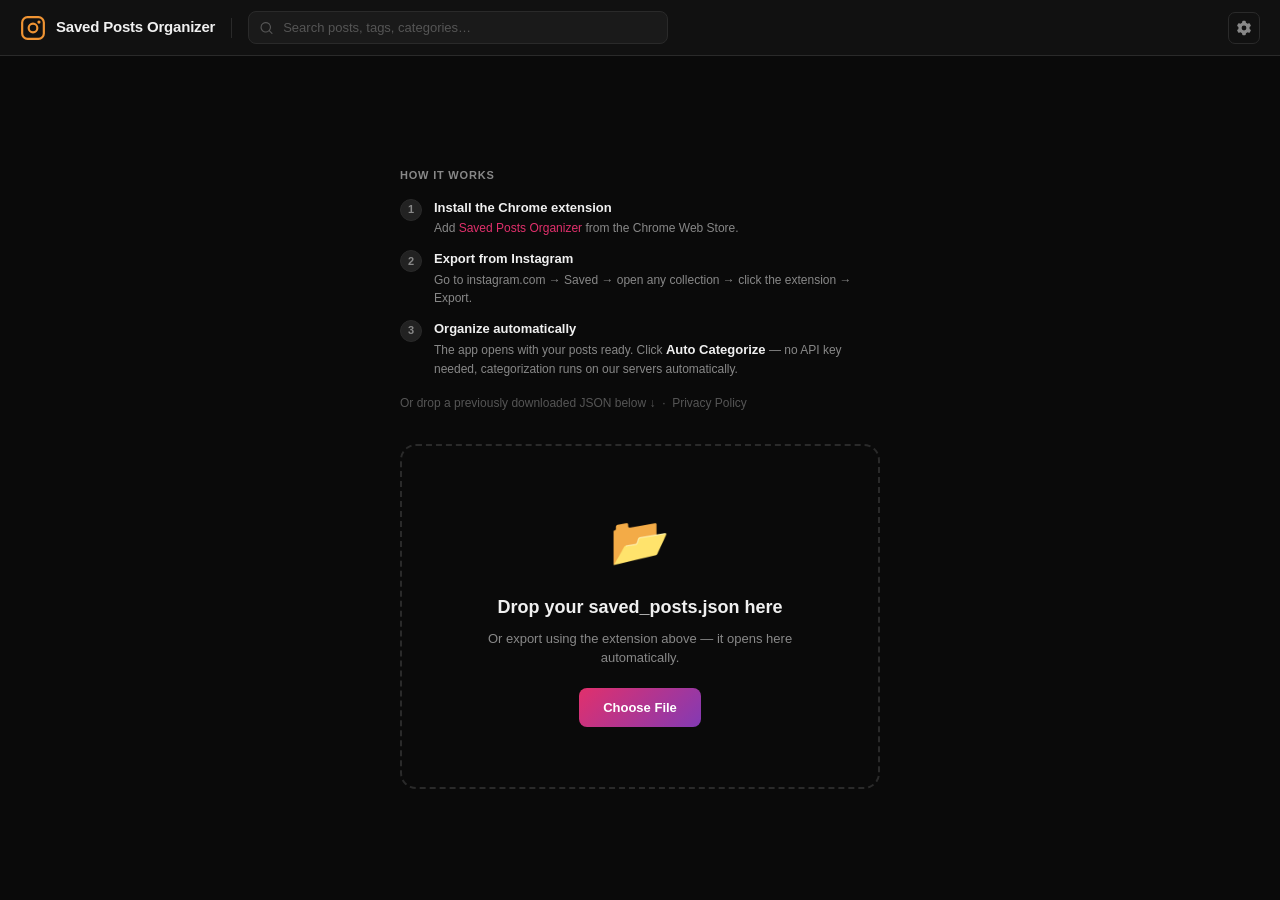
==== webapp/index.html @ 6b533dbe "Switch to server-side proxy (OpenRouter) — remove API key from browser - Add api/categorize.js: Verc" ====
<!DOCTYPE html>
<html lang="en">
<head>
  <meta charset="UTF-8">
  <meta name="viewport" content="width=device-width, initial-scale=1.0">
  <title>Instagram Saved Posts Organizer</title>
  <link rel="icon" type="image/png" sizes="16x16" href="icon16.png">
  <link rel="icon" type="image/png" sizes="48x48" href="icon48.png">
  <link rel="icon" type="image/png" sizes="128x128" href="icon128.png">
  <link rel="stylesheet" href="styles.css">
</head>
<body>
<div id="root">

  <!-- ── Header ─────────────────────────────────────────────────────────────── -->
  <header id="header">
    <div class="header-logo">
      <svg viewBox="0 0 24 24" fill="none" xmlns="http://www.w3.org/2000/svg">
        <rect x="2" y="2" width="20" height="20" rx="5" stroke="url(#hgrad)" stroke-width="2"/>
        <circle cx="12" cy="12" r="4" stroke="url(#hgrad)" stroke-width="2"/>
        <circle cx="17.5" cy="6.5" r="1.5" fill="url(#hgrad)"/>
        <defs>
          <linearGradient id="hgrad" x1="2" y1="2" x2="22" y2="22">
            <stop offset="0%" stop-color="#f09433"/>
            <stop offset="50%" stop-color="#dc2743"/>
            <stop offset="100%" stop-color="#bc1888"/>
          </linearGradient>
        </defs>
      </svg>
      <span class="header-title">Saved Posts Organizer</span>
    </div>

    <div class="header-sep"></div>

    <div class="search-wrap">
      <svg viewBox="0 0 20 20" fill="currentColor">
        <path fill-rule="evenodd" d="M9 3.5a5.5 5.5 0 1 0 0 11 5.5 5.5 0 0 0 0-11ZM2 9a7 7 0 1 1 12.452 4.391l3.328 3.329a.75.75 0 1 1-1.06 1.06l-3.329-3.328A7 7 0 0 1 2 9Z"/>
      </svg>
      <input id="search-input" type="text" placeholder="Search posts, tags, categories…">
    </div>

    <div class="header-right">
      <span id="post-count"></span>
      <button class="icon-btn hidden" id="recategorize-btn" title="Re-categorize posts">
        <svg viewBox="0 0 20 20" fill="currentColor">
          <path fill-rule="evenodd" d="M15.312 11.424a5.5 5.5 0 0 1-9.201 2.466l-.312-.311h2.433a.75.75 0 0 0 0-1.5H3.989a.75.75 0 0 0-.75.75v4.242a.75.75 0 0 0 1.5 0v-2.43l.31.31a7 7 0 0 0 11.712-3.138.75.75 0 0 0-1.449-.39Zm1.23-3.723a.75.75 0 0 0 .219-.53V2.929a.75.75 0 0 0-1.5 0V5.36l-.31-.31A7 7 0 0 0 3.239 8.188a.75.75 0 1 0 1.448.389A5.5 5.5 0 0 1 13.89 6.11l.311.31h-2.432a.75.75 0 0 0 0 1.5h4.243a.75.75 0 0 0 .53-.219Z"/>
        </svg>
      </button>
      <button class="icon-btn" id="settings-btn" title="Settings">
        <svg viewBox="0 0 20 20" fill="currentColor">
          <path fill-rule="evenodd" d="M7.84 1.804A1 1 0 0 1 8.82 1h2.36a1 1 0 0 1 .98.804l.331 1.652a6.993 6.993 0 0 1 1.929 1.115l1.598-.54a1 1 0 0 1 1.186.447l1.18 2.044a1 1 0 0 1-.205 1.251l-1.267 1.113a7.047 7.047 0 0 1 0 2.228l1.267 1.113a1 1 0 0 1 .206 1.25l-1.18 2.045a1 1 0 0 1-1.187.447l-1.598-.54a6.993 6.993 0 0 1-1.929 1.115l-.33 1.652a1 1 0 0 1-.98.804H8.82a1 1 0 0 1-.98-.804l-.331-1.652a6.993 6.993 0 0 1-1.929-1.115l-1.598.54a1 1 0 0 1-1.186-.447l-1.18-2.044a1 1 0 0 1 .205-1.251l1.267-1.114a7.05 7.05 0 0 1 0-2.227L1.821 7.773a1 1 0 0 1-.206-1.25l1.18-2.045a1 1 0 0 1 1.187-.447l1.598.54A6.993 6.993 0 0 1 7.51 3.456l.33-1.652ZM10 13a3 3 0 1 0 0-6 3 3 0 0 0 0 6Z"/>
        </svg>
      </button>
    </div>
  </header>

  <!-- ── Wrapper holds categorize bar + main layout ─────────────────────────── -->
  <div id="wrapper">

    <!-- Age warning (shown if export is >20h old) -->
    <div id="age-warning" class="hidden"></div>

    <!-- Categorize bar (shown when posts loaded but not yet categorized) -->
    <div id="categorize-bar" class="hidden">
      <div class="categorize-bar-left">
        <button id="categorize-btn">Auto Categorize</button>
      </div>
      <div class="categorize-bar-right">
        <div id="categorize-progress" class="hidden">
          <div class="progress-track">
            <div class="progress-track-fill" id="categorize-progress-fill"></div>
          </div>
          <span id="categorize-progress-text"></span>
          <button id="pause-btn" class="btn-pause hidden">Pause</button>
        </div>
      </div>
    </div>

    <!-- ── Upload Section ───────────────────────────────────────────────────── -->
    <section id="upload-section">

      <!-- How it works (shown to new users) -->
      <div class="onboarding">
        <p class="onboarding-title">How it works</p>
        <div class="onboarding-steps">
          <div class="onboarding-step">
            <div class="step-num">1</div>
            <div class="step-body">
              <strong>Install the Chrome extension</strong>
              <span>Add <a href="https://chromewebstore.google.com/detail/instagram-saved-posts-org/onbfnpknejpalckpjlgoglpfejckimhb" target="_blank" class="onboarding-link">Saved Posts Organizer</a> from the Chrome Web Store.</span>
            </div>
          </div>
          <div class="onboarding-step">
            <div class="step-num">2</div>
            <div class="step-body">
              <strong>Export from Instagram</strong>
              <span>Go to instagram.com → Saved → open any collection → click the extension → Export.</span>
            </div>
          </div>
          <div class="onboarding-step">
            <div class="step-num">3</div>
            <div class="step-body">
              <strong>Organize automatically</strong>
              <span>The app opens with your posts ready. Click <strong>Auto Categorize</strong> — no API key needed, categorization runs on our servers automatically.</span>
            </div>
          </div>
        </div>
        <p class="onboarding-footer">Or drop a previously downloaded JSON below &darr; &nbsp;·&nbsp; <a href="privacy.html" target="_blank" class="privacy-link">Privacy Policy</a></p>
      </div>

      <div id="upload-zone">
        <span class="upload-icon">📂</span>
        <p class="upload-title">Drop your saved_posts.json here</p>
        <p class="upload-sub">Or export using the extension above — it opens here automatically.</p>
        <span class="upload-btn">Choose File</span>
      </div>
      <input type="file" id="file-input" accept=".json">
    </section>

    <!-- ── Main Layout: Sidebar + Grid ─────────────────────────────────────── -->
    <div id="main-layout" class="hidden">
      <!-- Sidebar -->
      <aside id="sidebar">
        <div class="sidebar-header">Categories</div>
        <nav id="folder-tree"></nav>
      </aside>

      <!-- Grid area -->
      <main id="main">
        <div id="grid-header"></div>
        <div id="post-grid"></div>
      </main>
    </div>

  </div><!-- /#wrapper -->

</div><!-- /#root -->

<!-- ── Settings Modal ──────────────────────────────────────────────────────── -->
<div id="settings-modal" class="hidden">
  <div class="modal-box">
    <h2 class="modal-title">Settings</h2>

    <div class="form-group">
      <div class="toggle-row">
        <label class="toggle-label" for="web-search-toggle">
          <span class="toggle-switch">
            <input type="checkbox" id="web-search-toggle">
            <span class="toggle-track"></span>
          </span>
          Enable web search for location lookup
        </label>
      </div>
      <p class="form-hint form-hint-warning">Off by default. When on, if the model is uncertain about which category a post belongs to, it looks up the account online for more context.</p>
    </div>

    <div class="modal-actions">
      <button class="btn-danger" id="clear-data-btn">Clear All Data</button>
      <button class="btn-ghost" id="download-json-btn">Download JSON</button>
      <button class="btn-primary" id="close-settings-btn">Close</button>
    </div>
  </div>
</div>

<!-- ── Guide Callouts ─────────────────────────────────────────────────────── -->
<div id="guide-step-1" class="guide-callout hidden">
  <div class="guide-arrow" id="guide-arrow-1"></div>
  <div class="guide-bubble">
    <div class="guide-header">
      <span class="guide-num">1</span>
      <span class="guide-title">Web search (optional)</span>
    </div>
    <p class="guide-desc">Open <strong>Settings</strong> to enable web search for smarter location detection — useful if you save posts from restaurants or local businesses.</p>
    <div class="guide-footer">
      <button class="guide-skip-btn" id="guide-skip">Skip</button>
      <button class="guide-next-btn" id="guide-next">Next →</button>
    </div>
  </div>
</div>
<div id="guide-step-2" class="guide-callout hidden">
  <div class="guide-arrow" id="guide-arrow-2"></div>
  <div class="guide-bubble">
    <div class="guide-header">
      <span class="guide-num">2</span>
      <span class="guide-title">Auto categorize</span>
    </div>
    <p class="guide-desc">Once your key is saved, click <strong>Auto Categorize</strong> to automatically organize all your saved posts into categories.</p>
    <div class="guide-footer">
      <button class="guide-done-btn" id="guide-done">Got it ✓</button>
    </div>
  </div>
</div>

<script src="config.js"></script>
<script src="storage.js"></script>
<script src="categorizer.js"></script>
<script src="renderer.js"></script>
<script src="app.js"></script>
</body>
</html>
---- webapp/styles.css ----
/* ── Reset & Variables ─────────────────────────────────────────────────────── */
*, *::before, *::after {
  box-sizing: border-box;
  margin: 0;
  padding: 0;
}

:root {
  --bg: #0a0a0a;
  --surface: #111111;
  --surface2: #1a1a1a;
  --surface3: #222222;
  --border: #2a2a2a;
  --text: #f0f0f0;
  --text-muted: #888888;
  --text-dim: #555555;
  --accent-start: #e1306c;
  --accent-end: #833ab4;
  --gradient: linear-gradient(135deg, var(--accent-start), var(--accent-end));
  --sidebar-width: 240px;
  --header-height: 56px;
}

body {
  background: var(--bg);
  color: var(--text);
  font-family: -apple-system, BlinkMacSystemFont, 'Segoe UI', Roboto, sans-serif;
  font-size: 14px;
  line-height: 1.5;
}

/* ── Layout ────────────────────────────────────────────────────────────────── */
#root {
  display: flex;
  flex-direction: column;
  min-height: 100vh;
}

/* ── Header ────────────────────────────────────────────────────────────────── */
#header {
  height: var(--header-height);
  background: var(--surface);
  border-bottom: 1px solid var(--border);
  display: flex;
  align-items: center;
  gap: 16px;
  padding: 0 20px;
  flex-shrink: 0;
  position: sticky;
  top: 0;
  z-index: 10;
}

.header-logo {
  display: flex;
  align-items: center;
  gap: 10px;
  text-decoration: none;
}

.header-logo svg {
  width: 26px;
  height: 26px;
}

.header-title {
  font-size: 15px;
  font-weight: 700;
  color: var(--text);
  letter-spacing: -0.2px;
  white-space: nowrap;
}

.header-sep {
  width: 1px;
  height: 20px;
  background: var(--border);
}

/* Search bar */
.search-wrap {
  flex: 1;
  max-width: 420px;
  position: relative;
}

.search-wrap svg {
  position: absolute;
  left: 11px;
  top: 50%;
  transform: translateY(-50%);
  color: var(--text-dim);
  width: 15px;
  height: 15px;
  pointer-events: none;
}

#search-input {
  width: 100%;
  padding: 8px 12px 8px 34px;
  background: var(--surface2);
  border: 1px solid var(--border);
  border-radius: 8px;
  color: var(--text);
  font-size: 13px;
  outline: none;
  transition: border-color 0.15s;
}

#search-input::placeholder {
  color: var(--text-dim);
}

#search-input:focus {
  border-color: var(--accent-start);
}

.header-right {
  display: flex;
  align-items: center;
  gap: 10px;
  margin-left: auto;
}

#post-count {
  color: var(--text-muted);
  font-size: 12px;
  white-space: nowrap;
}

.icon-btn {
  background: none;
  border: 1px solid var(--border);
  border-radius: 7px;
  color: var(--text-muted);
  cursor: pointer;
  padding: 7px;
  display: flex;
  align-items: center;
  transition: color 0.15s, border-color 0.15s, background 0.15s;
}

.icon-btn:hover {
  color: var(--text);
  border-color: #444;
  background: var(--surface2);
}

.icon-btn svg {
  width: 16px;
  height: 16px;
}

/* ── Upload Section ─────────────────────────────────────────────────────────── */
#upload-section {
  flex: 1;
  display: flex;
  flex-direction: column;
  align-items: center;
  justify-content: center;
  padding: 40px;
}

#upload-zone {
  border: 2px dashed var(--border);
  border-radius: 16px;
  padding: 60px 80px;
  text-align: center;
  cursor: pointer;
  transition: border-color 0.2s, background 0.2s;
  max-width: 480px;
  width: 100%;
}

#upload-zone:hover, #upload-zone.drag-over {
  border-color: var(--accent-start);
  background: rgba(225, 48, 108, 0.04);
}

#upload-zone.drag-over {
  background: rgba(225, 48, 108, 0.08);
}

.upload-icon {
  font-size: 48px;
  margin-bottom: 16px;
  display: block;
}

.upload-title {
  font-size: 18px;
  font-weight: 600;
  color: var(--text);
  margin-bottom: 8px;
}

.upload-sub {
  color: var(--text-muted);
  font-size: 13px;
  margin-bottom: 20px;
}

.upload-btn {
  display: inline-block;
  padding: 10px 24px;
  background: var(--gradient);
  color: white;
  border-radius: 8px;
  font-size: 13px;
  font-weight: 600;
  cursor: pointer;
  border: none;
  pointer-events: none; /* handled by parent click */
}

.upload-error {
  color: #ff6b6b;
  font-size: 12px;
  margin-top: 12px;
}

#file-input {
  display: none;
}

/* ── Main Layout (sidebar + grid) ───────────────────────────────────────────── */
#main-layout {
  flex: 1;
  display: flex;
  min-height: calc(100vh - var(--header-height));
}

/* ── Categorize Bar ──────────────────────────────────────────────────────────── */
#categorize-bar {
  background: var(--surface);
  border-bottom: 1px solid var(--border);
  display: flex;
  align-items: stretch;
  flex-shrink: 0;
}

/* When categorize bar is present, it sits between header and main-layout */
#wrapper {
  display: flex;
  flex-direction: column;
  flex: 1;
}

/* Left column — lines up with the sidebar */
.categorize-bar-left {
  width: var(--sidebar-width);
  flex-shrink: 0;
  display: flex;
  align-items: center;
  padding: 10px 16px;
  border-right: 1px solid var(--border);
}

/* Right column — lines up with the grid */
.categorize-bar-right {
  flex: 1;
  display: flex;
  align-items: center;
  padding: 10px 20px;
}

#categorize-btn {
  width: 100%;
  padding: 8px 16px;
  background: var(--gradient);
  color: white;
  border: none;
  border-radius: 8px;
  font-size: 13px;
  font-weight: 600;
  cursor: pointer;
  white-space: nowrap;
  transition: opacity 0.15s;
}

#categorize-btn:hover { opacity: 0.88; }
#categorize-btn:disabled { opacity: 0.5; cursor: not-allowed; }

#categorize-progress {
  display: flex;
  align-items: center;
  gap: 12px;
  flex: 1;
}

.progress-track {
  flex: 1;
  height: 4px;
  background: var(--surface3);
  border-radius: 4px;
  overflow: hidden;
}

.progress-track-fill {
  height: 100%;
  background: var(--gradient);
  border-radius: 4px;
  width: 0%;
  transition: width 0.3s ease;
}

#categorize-progress-text {
  color: var(--text-muted);
  font-size: 12px;
  white-space: nowrap;
  min-width: 160px;
}

.btn-pause {
  background: none;
  border: 1px solid var(--border);
  color: var(--text-muted);
  border-radius: 5px;
  padding: 2px 10px;
  font-size: 12px;
  cursor: pointer;
  white-space: nowrap;
  transition: color 0.15s, border-color 0.15s;
}
.btn-pause:hover { color: var(--text); border-color: var(--text-muted); }
.btn-pause.paused { color: #4ade80; border-color: #4ade80; }

/* ── Age Warning ─────────────────────────────────────────────────────────────── */
#age-warning {
  background: rgba(255, 170, 0, 0.1);
  border-bottom: 1px solid rgba(255, 170, 0, 0.2);
  color: #ffaa00;
  font-size: 12px;
  padding: 8px 20px;
  flex-shrink: 0;
}

/* ── Sidebar ─────────────────────────────────────────────────────────────────── */
#sidebar {
  width: var(--sidebar-width);
  background: var(--surface);
  border-right: 1px solid var(--border);
  display: flex;
  flex-direction: column;
  flex-shrink: 0;
  position: sticky;
  top: var(--header-height);
  height: calc(100vh - var(--header-height));
  overflow: hidden;
}

.sidebar-header {
  padding: 14px 16px 10px;
  font-size: 11px;
  font-weight: 600;
  color: var(--text-muted);
  text-transform: uppercase;
  letter-spacing: 0.8px;
  border-bottom: 1px solid var(--border);
  flex-shrink: 0;
}

#folder-tree {
  overflow-y: auto;
  flex: 1;
  padding: 8px 0;
}

#folder-tree::-webkit-scrollbar {
  width: 4px;
}
#folder-tree::-webkit-scrollbar-track { background: transparent; }
#folder-tree::-webkit-scrollbar-thumb { background: var(--border); border-radius: 4px; }

/* ── Folder Tree Nodes ────────────────────────────────────────────────────────── */
.folder-tree, .folder-children {
  list-style: none;
}

.folder-header {
  display: flex;
  align-items: center;
  gap: 7px;
  padding: 6px 16px;
  cursor: pointer;
  border-radius: 0;
  transition: background 0.1s;
  user-select: none;
}

.folder-header:hover {
  background: var(--surface2);
}

.folder-header.active {
  background: rgba(225, 48, 108, 0.12);
  color: var(--text);
}

.folder-header.active .folder-name {
  color: var(--text);
}

.folder-chevron {
  color: var(--text-dim);
  flex-shrink: 0;
  display: flex;
  align-items: center;
  width: 12px;
  height: 12px;
  transition: transform 0.15s;
}

.folder-chevron svg { width: 12px; height: 12px; }

.folder-chevron.open { transform: rotate(90deg); }

.folder-chevron.folder-chevron-hidden { visibility: hidden; }

/* Folder icon — shown for parent nodes, changes open/closed on expand */
.folder-icon {
  color: #c8a04a;
  flex-shrink: 0;
  display: flex;
  align-items: center;
}

.folder-icon svg { width: 13px; height: 13px; }

.folder-header.active .folder-icon { color: #e0b85a; }

/* Dot icon — shown for leaf (tertiary) nodes */
.folder-icon-leaf {
  color: var(--text-dim);
  flex-shrink: 0;
  display: flex;
  align-items: center;
  opacity: 0.5;
}

.folder-icon-leaf svg { width: 6px; height: 6px; }

.folder-header.active .folder-icon-leaf { color: var(--accent-start); opacity: 1; }

/* Leaf rows get slightly more left padding to align with folder label */
.folder-header-leaf {
  padding-left: 20px;
}

.folder-name {
  font-size: 13px;
  color: var(--text-muted);
  flex: 1;
  overflow: hidden;
  text-overflow: ellipsis;
  white-space: nowrap;
}

.folder-count {
  font-size: 11px;
  color: var(--text-dim);
  background: var(--surface3);
  padding: 1px 6px;
  border-radius: 10px;
  flex-shrink: 0;
}

.folder-children {
  padding-left: 16px;
}

/* ── Main Grid Area ───────────────────────────────────────────────────────────── */
#main {
  flex: 1;
  min-width: 0;
}

#grid-header {
  padding: 14px 20px 10px;
  font-size: 13px;
  font-weight: 600;
  color: var(--text-muted);
  border-bottom: 1px solid var(--border);
  background: var(--surface);
  position: sticky;
  top: var(--header-height);
  z-index: 5;
}

#post-grid {
  padding: 20px;
  display: grid;
  grid-template-columns: repeat(auto-fill, minmax(160px, 1fr));
  gap: 12px;
  align-content: start;
}

#post-grid::-webkit-scrollbar { width: 6px; }
#post-grid::-webkit-scrollbar-track { background: transparent; }
#post-grid::-webkit-scrollbar-thumb { background: var(--border); border-radius: 6px; }

/* ── Post Cards ────────────────────────────────────────────────────────────────── */
.post-card {
  background: var(--surface2);
  border-radius: 10px;
  overflow: hidden;
  text-decoration: none;
  display: flex;
  flex-direction: column;
  border: 1px solid var(--border);
  transition: transform 0.15s, border-color 0.15s, box-shadow 0.15s;
}

.post-card:hover {
  transform: translateY(-2px);
  border-color: #444;
  box-shadow: 0 8px 24px rgba(0, 0, 0, 0.4);
}

.post-thumb {
  position: relative;
  width: 100%;
  height: 160px;
  background: var(--surface3);
  overflow: hidden;
  display: flex;
  align-items: center;
  justify-content: center;
  flex-shrink: 0;
}

/* Placeholder icon when no image is present */
.post-thumb::before {
  content: '📷';
  font-size: 28px;
  opacity: 0.15;
  position: absolute;
}

.post-thumb img {
  width: 100%;
  height: 100%;
  object-fit: cover;
  display: block;
  transition: opacity 0.2s;
  position: relative;
  z-index: 1;
}

.post-thumb.no-image {
  display: flex;
  align-items: center;
  justify-content: center;
  color: var(--text-dim);
  font-size: 24px;
}

.post-thumb.no-image::after {
  content: '📷';
}

.post-type-badge {
  position: absolute;
  top: 6px;
  right: 6px;
  background: rgba(0, 0, 0, 0.65);
  color: #fff;
  font-size: 10px;
  font-weight: 600;
  padding: 2px 6px;
  border-radius: 5px;
  text-transform: uppercase;
  letter-spacing: 0.5px;
  backdrop-filter: blur(4px);
}

.post-info {
  padding: 7px 8px;
  min-height: 30px;
  display: flex;
  align-items: flex-start;
}

.post-slug {
  font-size: 10px;
  color: var(--text-dim);
  font-family: 'SF Mono', Consolas, monospace;
  word-break: break-all;
}

.post-category-label {
  font-size: 11px;
  color: var(--text-muted);
  font-weight: 500;
}

.post-tags {
  display: flex;
  flex-wrap: wrap;
  gap: 4px;
}

.tag {
  font-size: 10px;
  color: var(--text-muted);
  background: var(--surface3);
  padding: 2px 6px;
  border-radius: 4px;
  white-space: nowrap;
  overflow: hidden;
  text-overflow: ellipsis;
  max-width: 100%;
}

/* ── Empty State ──────────────────────────────────────────────────────────────── */
.empty-state {
  grid-column: 1 / -1;
  text-align: center;
  padding: 60px 20px;
  color: var(--text-dim);
  font-size: 14px;
}

/* ── Settings Modal ───────────────────────────────────────────────────────────── */
#settings-modal {
  position: fixed;
  inset: 0;
  background: rgba(0, 0, 0, 0.7);
  display: flex;
  align-items: center;
  justify-content: center;
  z-index: 100;
  backdrop-filter: blur(4px);
}

#settings-modal.hidden {
  display: none;
}

.modal-box {
  background: var(--surface);
  border: 1px solid var(--border);
  border-radius: 14px;
  padding: 28px;
  width: 400px;
  max-width: 90vw;
}

.modal-title {
  font-size: 16px;
  font-weight: 700;
  margin-bottom: 20px;
  color: var(--text);
}

.form-group {
  margin-bottom: 18px;
}

.form-label {
  display: block;
  font-size: 12px;
  font-weight: 600;
  color: var(--text-muted);
  margin-bottom: 6px;
  text-transform: uppercase;
  letter-spacing: 0.5px;
}

.form-input {
  width: 100%;
  padding: 10px 12px;
  background: var(--surface2);
  border: 1px solid var(--border);
  border-radius: 8px;
  color: var(--text);
  font-size: 13px;
  font-family: 'SF Mono', Consolas, monospace;
  outline: none;
  transition: border-color 0.15s;
}

.form-input:focus {
  border-color: var(--accent-start);
}

.form-hint {
  margin-top: 6px;
  font-size: 11px;
  color: var(--text-dim);
}

.form-hint-warning {
  color: #f59e0b;
}

/* ── Toggle switch ────────────────────────────────────────────────────────────── */
.toggle-row {
  margin-top: 4px;
}

.toggle-label {
  display: flex;
  align-items: center;
  gap: 10px;
  cursor: pointer;
  font-size: 13px;
  color: var(--text);
  user-select: none;
}

.toggle-switch {
  position: relative;
  flex-shrink: 0;
}

.toggle-switch input[type="checkbox"] {
  position: absolute;
  opacity: 0;
  width: 0;
  height: 0;
}

.toggle-track {
  display: block;
  width: 36px;
  height: 20px;
  background: var(--surface3);
  border-radius: 20px;
  transition: background 0.2s;
}

.toggle-switch input:checked + .toggle-track {
  background: var(--accent-start);
}

.toggle-track::after {
  content: '';
  display: block;
  width: 14px;
  height: 14px;
  background: #fff;
  border-radius: 50%;
  margin: 3px;
  transition: transform 0.2s;
}

.toggle-switch input:checked + .toggle-track::after {
  transform: translateX(16px);
}

.modal-actions {
  display: flex;
  gap: 10px;
  justify-content: flex-end;
  margin-top: 4px;
}

.btn-ghost {
  padding: 9px 16px;
  background: none;
  border: 1px solid var(--border);
  border-radius: 8px;
  color: var(--text-muted);
  font-size: 13px;
  cursor: pointer;
  transition: background 0.15s, color 0.15s;
}

.btn-ghost:hover {
  background: var(--surface2);
  color: var(--text);
}

.btn-danger {
  padding: 9px 16px;
  background: none;
  border: 1px solid rgba(255, 80, 80, 0.3);
  border-radius: 8px;
  color: #ff6b6b;
  font-size: 13px;
  cursor: pointer;
  transition: background 0.15s;
}

.btn-danger:hover {
  background: rgba(255, 80, 80, 0.1);
}

.btn-primary {
  padding: 9px 20px;
  background: var(--gradient);
  border: none;
  border-radius: 8px;
  color: white;
  font-size: 13px;
  font-weight: 600;
  cursor: pointer;
  transition: opacity 0.15s;
}

.btn-primary:hover { opacity: 0.88; }

/* ── Onboarding Steps ─────────────────────────────────────────────────────────── */
.onboarding {
  max-width: 480px;
  width: 100%;
  margin-bottom: 32px;
  text-align: left;
}

.onboarding-title {
  font-size: 11px;
  font-weight: 600;
  text-transform: uppercase;
  letter-spacing: 0.8px;
  color: var(--text-muted);
  margin-bottom: 14px;
}

.onboarding-steps {
  display: flex;
  flex-direction: column;
  gap: 12px;
}

.onboarding-step {
  display: flex;
  align-items: flex-start;
  gap: 12px;
}

.step-num {
  width: 22px;
  height: 22px;
  border-radius: 50%;
  background: var(--surface3);
  border: 1px solid var(--border);
  color: var(--text-muted);
  font-size: 11px;
  font-weight: 700;
  display: flex;
  align-items: center;
  justify-content: center;
  flex-shrink: 0;
  margin-top: 1px;
}

.step-body {
  display: flex;
  flex-direction: column;
  gap: 2px;
}

.step-body strong {
  font-size: 13px;
  font-weight: 600;
  color: var(--text);
}

.step-body span {
  font-size: 12px;
  color: var(--text-muted);
  line-height: 1.5;
}

.onboarding-footer {
  margin-top: 16px;
  font-size: 12px;
  color: var(--text-dim);
}

.privacy-link {
  color: var(--text-dim);
  text-decoration: none;
}

.privacy-link:hover {
  color: var(--text-muted);
  text-decoration: underline;
}

.onboarding-link {
  color: var(--accent-start);
  text-decoration: none;
}

.onboarding-link:hover {
  text-decoration: underline;
}

/* ── API Key Validation Status ───────────────────────────────────────────────── */
.api-key-status {
  font-size: 12px;
  min-height: 18px;
  margin-top: 6px;
  display: block;
}

.api-key-status.error {
  color: #ff6b6b;
}

.api-key-status.warning {
  color: #ffaa00;
}

.api-key-status.success {
  color: #4caf7d;
}

/* ── Guide Callouts ──────────────────────────────────────────────────────────── */
.guide-callout {
  position: fixed;
  z-index: 900;
  width: 250px;
  pointer-events: auto;
}

.guide-arrow {
  width: 0;
  height: 0;
  border-left: 9px solid transparent;
  border-right: 9px solid transparent;
  border-bottom: 9px solid rgba(225, 48, 108, 0.45);
  /* margin-left set by JS to point at target */
}

.guide-bubble {
  background: var(--surface2);
  border: 1px solid rgba(225, 48, 108, 0.35);
  border-radius: 12px;
  padding: 14px 16px;
  box-shadow: 0 8px 32px rgba(0, 0, 0, 0.65), 0 0 0 1px rgba(225, 48, 108, 0.08);
  display: flex;
  flex-direction: column;
  gap: 9px;
}

.guide-header {
  display: flex;
  align-items: center;
  gap: 8px;
}

.guide-num {
  width: 20px;
  height: 20px;
  border-radius: 50%;
  background: var(--gradient);
  color: #fff;
  font-size: 11px;
  font-weight: 700;
  display: flex;
  align-items: center;
  justify-content: center;
  flex-shrink: 0;
}

.guide-title {
  font-size: 13px;
  font-weight: 600;
  color: var(--text);
}

.guide-desc {
  font-size: 12px;
  color: var(--text-muted);
  line-height: 1.5;
}

.guide-desc strong {
  color: var(--text);
}

.guide-footer {
  display: flex;
  align-items: center;
  justify-content: flex-end;
  gap: 8px;
  margin-top: 2px;
}

.guide-skip-btn {
  background: none;
  border: none;
  color: var(--text-dim);
  font-size: 11px;
  cursor: pointer;
  padding: 4px 6px;
}
.guide-skip-btn:hover { color: var(--text-muted); }

.guide-next-btn,
.guide-done-btn {
  background: var(--gradient);
  border: none;
  color: #fff;
  font-size: 12px;
  font-weight: 600;
  border-radius: 6px;
  padding: 5px 14px;
  cursor: pointer;
  transition: opacity 0.15s;
}
.guide-next-btn:hover,
.guide-done-btn:hover { opacity: 0.88; }

/* ── Utilities ────────────────────────────────────────────────────────────────── */
.hidden {
  display: none !important;
}
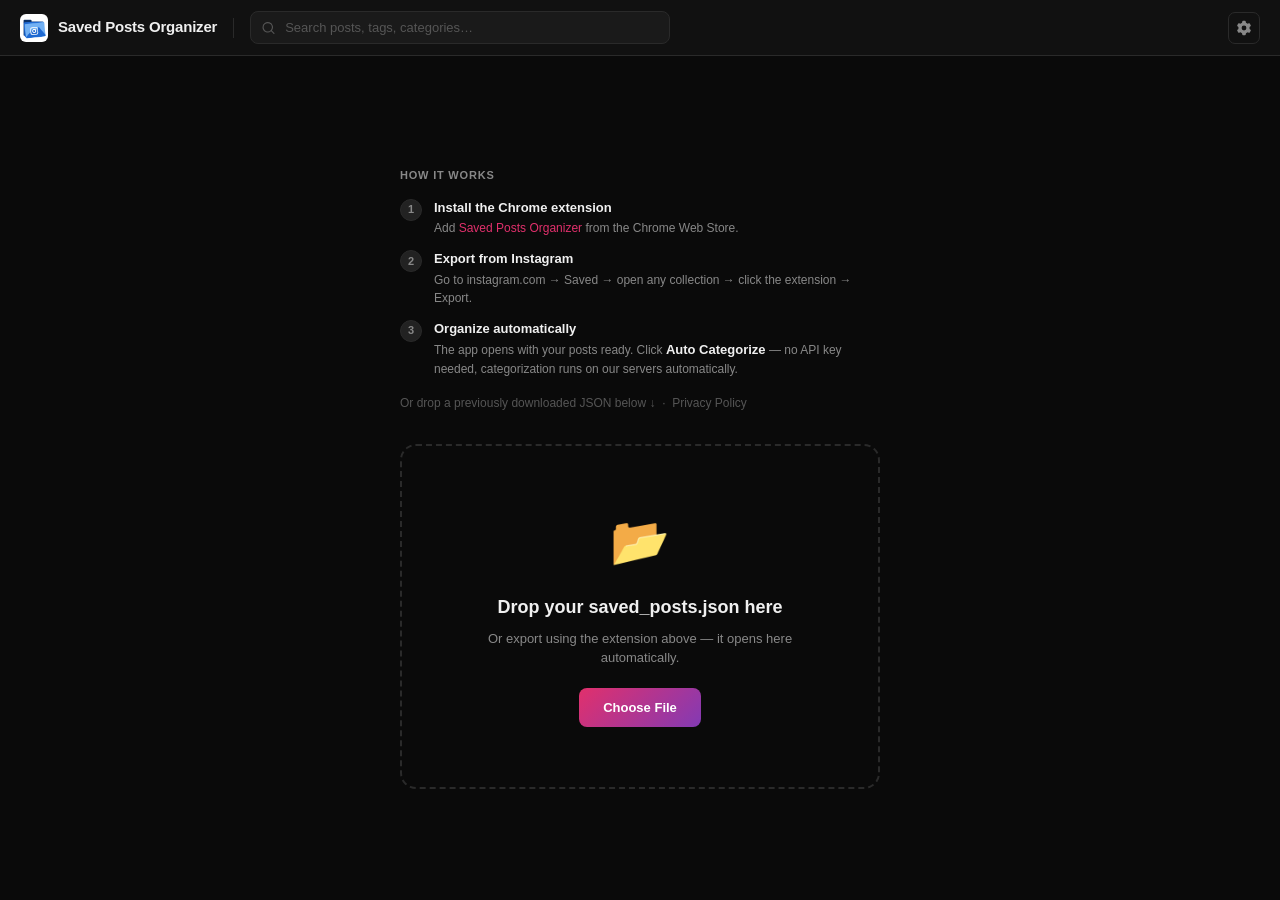
==== commit c6f909b1: "Update webapp icons and replace SVG header logo with new icon - Commit updated icon16/48/128.png for" ====
--- a/webapp/index.html
+++ b/webapp/index.html
@@ -15,18 +15,7 @@
   <!-- ── Header ─────────────────────────────────────────────────────────────── -->
   <header id="header">
     <div class="header-logo">
-      <svg viewBox="0 0 24 24" fill="none" xmlns="http://www.w3.org/2000/svg">
-        <rect x="2" y="2" width="20" height="20" rx="5" stroke="url(#hgrad)" stroke-width="2"/>
-        <circle cx="12" cy="12" r="4" stroke="url(#hgrad)" stroke-width="2"/>
-        <circle cx="17.5" cy="6.5" r="1.5" fill="url(#hgrad)"/>
-        <defs>
-          <linearGradient id="hgrad" x1="2" y1="2" x2="22" y2="22">
-            <stop offset="0%" stop-color="#f09433"/>
-            <stop offset="50%" stop-color="#dc2743"/>
-            <stop offset="100%" stop-color="#bc1888"/>
-          </linearGradient>
-        </defs>
-      </svg>
+      <img src="icon48.png" alt="logo" width="28" height="28" style="border-radius:6px;">
       <span class="header-title">Saved Posts Organizer</span>
     </div>
 
@@ -57,9 +46,6 @@
   <!-- ── Wrapper holds categorize bar + main layout ─────────────────────────── -->
   <div id="wrapper">
 
-    <!-- Age warning (shown if export is >20h old) -->
-    <div id="age-warning" class="hidden"></div>
-
     <!-- Categorize bar (shown when posts loaded but not yet categorized) -->
     <div id="categorize-bar" class="hidden">
       <div class="categorize-bar-left">
@@ -75,6 +61,8 @@
         </div>
       </div>
     </div>
+
+    <!-- Credits exhausted popup (shown when server credits run out) -->
 
     <!-- ── Upload Section ───────────────────────────────────────────────────── -->
     <section id="upload-section">
@@ -141,6 +129,22 @@
   <div class="modal-box">
     <h2 class="modal-title">Settings</h2>
 
+    <!-- API key -->
+    <div class="form-group">
+      <label class="form-label">OpenRouter API Key</label>
+      <div id="api-key-input-row" class="api-key-row">
+        <input type="password" class="form-input" id="settings-api-key"
+               placeholder="sk-or-v1-..." autocomplete="off" spellcheck="false">
+        <button class="btn-ghost" id="settings-api-key-save">Save</button>
+      </div>
+      <div id="api-key-saved-row" class="api-key-saved-row hidden">
+        <span id="api-key-indicator" class="key-indicator"></span>
+        <button class="btn-ghost btn-sm" id="settings-api-key-remove">Remove</button>
+      </div>
+      <p class="form-hint">Stored locally in your browser. When set, your key is used instead of the server's shared credits. To use your own OpenAI or Anthropic key, add it as BYOK in <a href="https://openrouter.ai/settings/integrations" target="_blank" rel="noopener">OpenRouter settings</a>.</p>
+    </div>
+
+    <!-- Web search toggle -->
     <div class="form-group">
       <div class="toggle-row">
         <label class="toggle-label" for="web-search-toggle">
@@ -157,8 +161,8 @@
     <div class="modal-actions">
       <button class="btn-danger" id="clear-data-btn">Clear All Data</button>
       <button class="btn-ghost" id="download-json-btn">Download JSON</button>
-      <button class="btn-primary" id="close-settings-btn">Close</button>
-    </div>
+    </div>
+    <button class="modal-x" id="close-settings-btn" title="Close">✕</button>
   </div>
 </div>
 
@@ -191,6 +195,34 @@
   </div>
 </div>
 
+<!-- ── Error Popup ─────────────────────────────────────────────────────────── -->
+<div id="error-popup" class="hidden">
+  <div class="error-popup-box">
+    <h3 class="error-popup-title" id="error-popup-title"></h3>
+    <pre class="error-popup-body" id="error-popup-body"></pre>
+    <div class="error-popup-actions">
+      <button id="error-popup-close" class="btn-primary">OK</button>
+    </div>
+  </div>
+</div>
+
+<!-- ── Credits Popup ───────────────────────────────────────────────────────── -->
+<div id="credits-popup" class="hidden">
+  <div class="credits-popup-box">
+    <button class="modal-x" id="credits-popup-close" title="Close">✕</button>
+    <div class="credits-popup-top">
+      <span class="credits-popup-icon">⚠</span>
+      <h3 class="credits-popup-title">Out of credits</h3>
+    </div>
+    <p class="credits-popup-desc">Add your OpenRouter API key to continue. OpenRouter supports all major models — or bring your own OpenAI / Anthropic key via <a href="https://openrouter.ai/settings/integrations" target="_blank" rel="noopener">BYOK</a>. <a href="https://openrouter.ai/settings/keys" target="_blank" rel="noopener">Get your API key →</a></p>
+    <input type="password" id="credits-key-input" class="credits-key-input" placeholder="sk-or-v1-…" autocomplete="off" spellcheck="false">
+    <p class="credits-popup-status hidden" id="credits-popup-status"></p>
+    <div class="credits-popup-actions">
+      <button id="credits-popup-save" class="btn-primary">Save & Categorize</button>
+    </div>
+  </div>
+</div>
+
 <script src="config.js"></script>
 <script src="storage.js"></script>
 <script src="categorizer.js"></script>
--- a/webapp/styles.css
+++ b/webapp/styles.css
@@ -325,16 +325,6 @@
 .btn-pause:hover { color: var(--text); border-color: var(--text-muted); }
 .btn-pause.paused { color: #4ade80; border-color: #4ade80; }
 
-/* ── Age Warning ─────────────────────────────────────────────────────────────── */
-#age-warning {
-  background: rgba(255, 170, 0, 0.1);
-  border-bottom: 1px solid rgba(255, 170, 0, 0.2);
-  color: #ffaa00;
-  font-size: 12px;
-  padding: 8px 20px;
-  flex-shrink: 0;
-}
-
 /* ── Sidebar ─────────────────────────────────────────────────────────────────── */
 #sidebar {
   width: var(--sidebar-width);
@@ -644,7 +634,24 @@
   padding: 28px;
   width: 400px;
   max-width: 90vw;
-}
+  position: relative;
+}
+
+.modal-x {
+  position: absolute;
+  top: 14px;
+  right: 14px;
+  background: none;
+  border: none;
+  color: #555;
+  font-size: 16px;
+  cursor: pointer;
+  padding: 4px 6px;
+  border-radius: 4px;
+  line-height: 1;
+  z-index: 1;
+}
+.modal-x:hover { color: #aaa; background: #1a1a1a; }
 
 .modal-title {
   font-size: 16px;
@@ -889,25 +896,6 @@
   text-decoration: underline;
 }
 
-/* ── API Key Validation Status ───────────────────────────────────────────────── */
-.api-key-status {
-  font-size: 12px;
-  min-height: 18px;
-  margin-top: 6px;
-  display: block;
-}
-
-.api-key-status.error {
-  color: #ff6b6b;
-}
-
-.api-key-status.warning {
-  color: #ffaa00;
-}
-
-.api-key-status.success {
-  color: #4caf7d;
-}
 
 /* ── Guide Callouts ──────────────────────────────────────────────────────────── */
 .guide-callout {
@@ -1010,3 +998,139 @@
 .hidden {
   display: none !important;
 }
+
+/* ── Generic error popup ─────────────────────────────────────────────────── */
+#error-popup {
+  position: fixed;
+  inset: 0;
+  background: rgba(0, 0, 0, 0.75);
+  display: flex;
+  align-items: center;
+  justify-content: center;
+  z-index: 300;
+}
+
+#error-popup.hidden { display: none !important; }
+
+.error-popup-box {
+  background: #111;
+  border: 1px solid #f8717155;
+  border-top: 3px solid #f87171;
+  border-radius: 12px;
+  padding: 24px 24px 20px;
+  max-width: 480px;
+  width: 90%;
+  display: flex;
+  flex-direction: column;
+  gap: 12px;
+}
+
+.error-popup-title {
+  font-size: 15px;
+  font-weight: 600;
+  color: #f87171;
+}
+
+.error-popup-body {
+  font-size: 12px;
+  color: #aaa;
+  white-space: pre-wrap;
+  word-break: break-word;
+  background: #0a0a0a;
+  border: 1px solid #222;
+  border-radius: 6px;
+  padding: 10px 12px;
+  max-height: 240px;
+  overflow-y: auto;
+  font-family: monospace;
+  line-height: 1.5;
+}
+
+.error-popup-actions {
+  display: flex;
+  justify-content: flex-end;
+}
+
+/* ── Credits exhausted popup ─────────────────────────────────────────────── */
+#credits-popup {
+  position: fixed;
+  inset: 0;
+  background: rgba(0, 0, 0, 0.75);
+  display: flex;
+  align-items: center;
+  justify-content: center;
+  z-index: 200;
+}
+
+#credits-popup.hidden { display: none !important; }
+
+.credits-popup-box {
+  background: #111;
+  border: 1px solid #f59e0b55;
+  border-top: 3px solid #f59e0b;
+  border-radius: 12px;
+  padding: 28px 28px 24px;
+  max-width: 420px;
+  width: 90%;
+  display: flex;
+  flex-direction: column;
+  gap: 14px;
+  position: relative;
+}
+
+.credits-popup-top {
+  display: flex;
+  align-items: center;
+  gap: 10px;
+}
+
+.credits-popup-icon {
+  font-size: 22px;
+  color: #f59e0b;
+}
+
+.credits-popup-title {
+  font-size: 16px;
+  font-weight: 600;
+  color: #e5e5e5;
+}
+
+.credits-popup-desc {
+  font-size: 13px;
+  color: #888;
+  line-height: 1.5;
+  margin: 0;
+}
+
+.credits-popup-desc a { color: #a78bfa; text-decoration: none; }
+.credits-popup-desc a:hover { text-decoration: underline; }
+
+.credits-key-input {
+  background: #0a0a0a;
+  border: 1px solid #333;
+  border-radius: 6px;
+  color: #e5e5e5;
+  font-size: 13px;
+  font-family: monospace;
+  padding: 8px 12px;
+  width: 100%;
+  box-sizing: border-box;
+}
+
+.credits-key-input:focus {
+  outline: none;
+  border-color: #f59e0b88;
+}
+
+.credits-popup-status {
+  font-size: 12px;
+  color: #6ee7b7;
+  margin: -6px 0 0;
+}
+
+.credits-popup-actions {
+  display: flex;
+  justify-content: flex-end;
+  gap: 8px;
+}
+
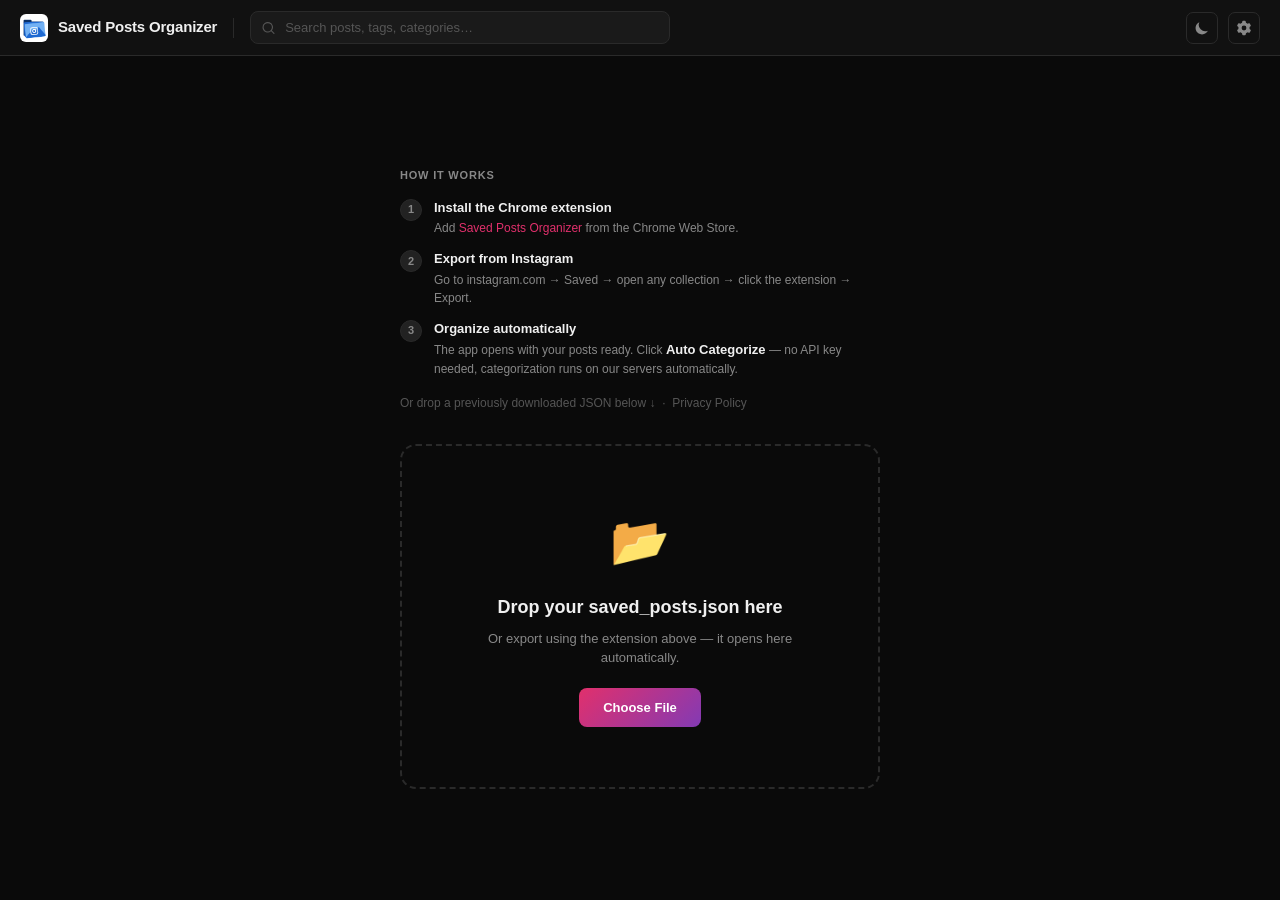
==== commit 2f9771e4: "Add light/dark theme toggle - Moon icon (dark mode) / sun icon (light mode) button next to settings " ====
--- a/webapp/index.html
+++ b/webapp/index.html
@@ -35,6 +35,14 @@
           <path fill-rule="evenodd" d="M15.312 11.424a5.5 5.5 0 0 1-9.201 2.466l-.312-.311h2.433a.75.75 0 0 0 0-1.5H3.989a.75.75 0 0 0-.75.75v4.242a.75.75 0 0 0 1.5 0v-2.43l.31.31a7 7 0 0 0 11.712-3.138.75.75 0 0 0-1.449-.39Zm1.23-3.723a.75.75 0 0 0 .219-.53V2.929a.75.75 0 0 0-1.5 0V5.36l-.31-.31A7 7 0 0 0 3.239 8.188a.75.75 0 1 0 1.448.389A5.5 5.5 0 0 1 13.89 6.11l.311.31h-2.432a.75.75 0 0 0 0 1.5h4.243a.75.75 0 0 0 .53-.219Z"/>
         </svg>
       </button>
+      <button class="icon-btn" id="theme-btn" title="Toggle light/dark theme">
+        <svg id="theme-icon-dark" viewBox="0 0 20 20" fill="currentColor">
+          <path d="M17.293 13.293A8 8 0 0 1 6.707 2.707a8.001 8.001 0 1 0 10.586 10.586Z"/>
+        </svg>
+        <svg id="theme-icon-light" viewBox="0 0 20 20" fill="currentColor" class="hidden">
+          <path fill-rule="evenodd" d="M10 2a1 1 0 0 1 1 1v1a1 1 0 1 1-2 0V3a1 1 0 0 1 1-1Zm4 8a4 4 0 1 1-8 0 4 4 0 0 1 8 0Zm-.464 4.95.707.707a1 1 0 0 1-1.414 1.414l-.707-.707a1 1 0 0 1 1.414-1.414Zm2.12-10.607a1 1 0 0 1 0 1.414l-.706.707a1 1 0 1 1-1.414-1.414l.707-.707a1 1 0 0 1 1.414 0ZM17 11a1 1 0 1 0 0-2h-1a1 1 0 1 0 0 2h1Zm-7 4a1 1 0 0 1 1 1v1a1 1 0 1 1-2 0v-1a1 1 0 0 1 1-1ZM5.05 6.464A1 1 0 1 0 6.464 5.05l-.707-.707a1 1 0 0 0-1.414 1.414l.707.707Zm1.414 8.486-.707.707a1 1 0 0 1-1.414-1.414l.707-.707a1 1 0 0 1 1.414 1.414ZM4 11a1 1 0 1 0 0-2H3a1 1 0 1 0 0 2h1Z" clip-rule="evenodd"/>
+        </svg>
+      </button>
       <button class="icon-btn" id="settings-btn" title="Settings">
         <svg viewBox="0 0 20 20" fill="currentColor">
           <path fill-rule="evenodd" d="M7.84 1.804A1 1 0 0 1 8.82 1h2.36a1 1 0 0 1 .98.804l.331 1.652a6.993 6.993 0 0 1 1.929 1.115l1.598-.54a1 1 0 0 1 1.186.447l1.18 2.044a1 1 0 0 1-.205 1.251l-1.267 1.113a7.047 7.047 0 0 1 0 2.228l1.267 1.113a1 1 0 0 1 .206 1.25l-1.18 2.045a1 1 0 0 1-1.187.447l-1.598-.54a6.993 6.993 0 0 1-1.929 1.115l-.33 1.652a1 1 0 0 1-.98.804H8.82a1 1 0 0 1-.98-.804l-.331-1.652a6.993 6.993 0 0 1-1.929-1.115l-1.598.54a1 1 0 0 1-1.186-.447l-1.18-2.044a1 1 0 0 1 .205-1.251l1.267-1.114a7.05 7.05 0 0 1 0-2.227L1.821 7.773a1 1 0 0 1-.206-1.25l1.18-2.045a1 1 0 0 1 1.187-.447l1.598.54A6.993 6.993 0 0 1 7.51 3.456l.33-1.652ZM10 13a3 3 0 1 0 0-6 3 3 0 0 0 0 6Z"/>
--- a/webapp/styles.css
+++ b/webapp/styles.css
@@ -21,6 +21,17 @@
   --header-height: 56px;
 }
 
+:root.light {
+  --bg: #f5f5f5;
+  --surface: #ffffff;
+  --surface2: #f0f0f0;
+  --surface3: #e8e8e8;
+  --border: #e0e0e0;
+  --text: #111111;
+  --text-muted: #666666;
+  --text-dim: #aaaaaa;
+}
+
 body {
   background: var(--bg);
   color: var(--text);
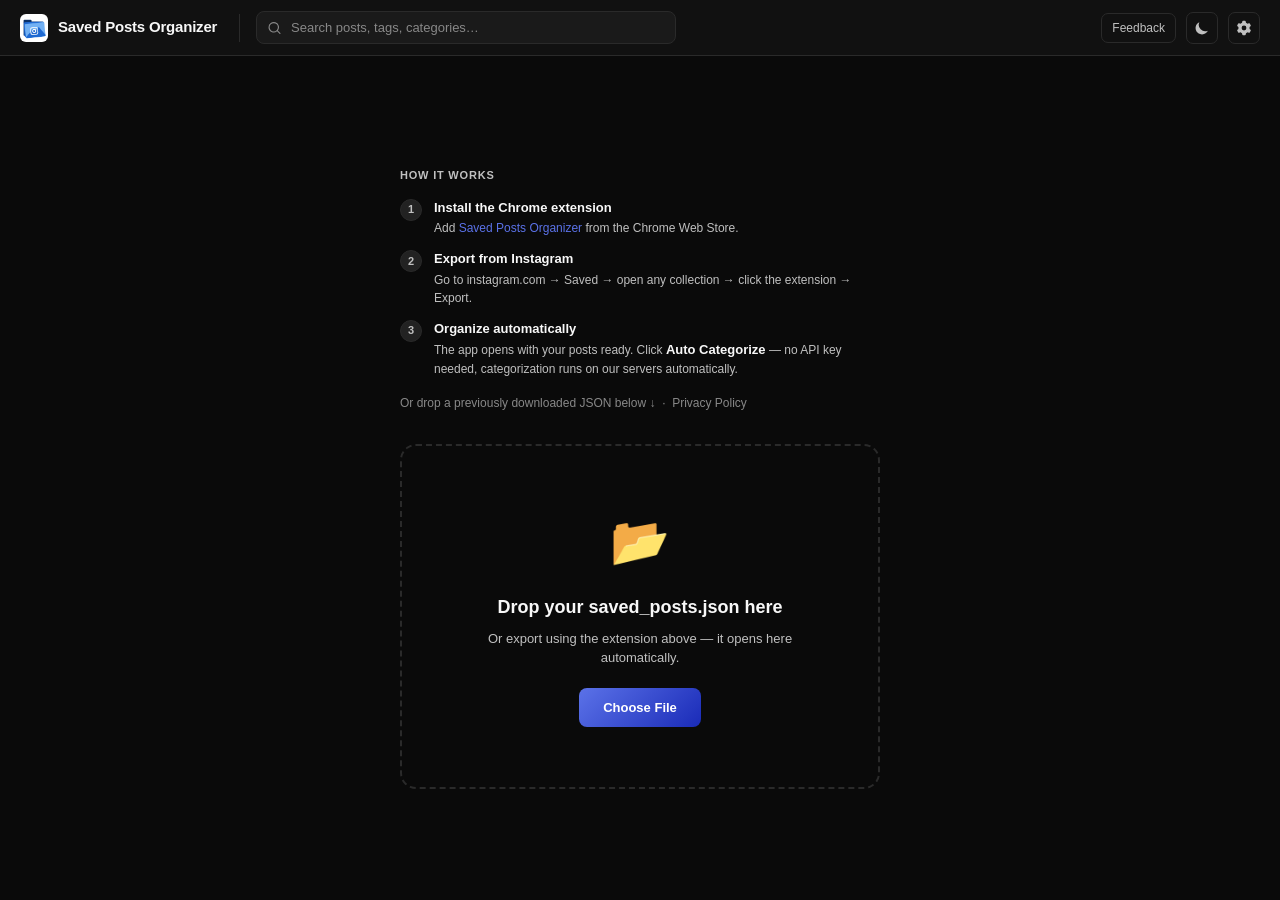
==== commit d204d510: "Fix reel downloads, deduplication, stop button, and code cleanup Extension: - Download reels as .mp4" ====
--- a/webapp/index.html
+++ b/webapp/index.html
@@ -14,12 +14,13 @@
 
   <!-- ── Header ─────────────────────────────────────────────────────────────── -->
   <header id="header">
-    <div class="header-logo">
-      <img src="icon48.png" alt="logo" width="28" height="28" style="border-radius:6px;">
-      <span class="header-title">Saved Posts Organizer</span>
-    </div>
-
-    <div class="header-sep"></div>
+    <div class="header-brand">
+      <div class="header-logo">
+        <img src="icon48.png" alt="logo" width="28" height="28" style="border-radius:6px;">
+        <span class="header-title">Saved Posts Organizer</span>
+      </div>
+      <div class="header-sep"></div>
+    </div>
 
     <div class="search-wrap">
       <svg viewBox="0 0 20 20" fill="currentColor">
@@ -29,12 +30,12 @@
     </div>
 
     <div class="header-right">
-      <span id="post-count"></span>
       <button class="icon-btn hidden" id="recategorize-btn" title="Re-categorize posts">
         <svg viewBox="0 0 20 20" fill="currentColor">
           <path fill-rule="evenodd" d="M15.312 11.424a5.5 5.5 0 0 1-9.201 2.466l-.312-.311h2.433a.75.75 0 0 0 0-1.5H3.989a.75.75 0 0 0-.75.75v4.242a.75.75 0 0 0 1.5 0v-2.43l.31.31a7 7 0 0 0 11.712-3.138.75.75 0 0 0-1.449-.39Zm1.23-3.723a.75.75 0 0 0 .219-.53V2.929a.75.75 0 0 0-1.5 0V5.36l-.31-.31A7 7 0 0 0 3.239 8.188a.75.75 0 1 0 1.448.389A5.5 5.5 0 0 1 13.89 6.11l.311.31h-2.432a.75.75 0 0 0 0 1.5h4.243a.75.75 0 0 0 .53-.219Z"/>
         </svg>
       </button>
+      <a href="https://tally.so/r/GxY5yZ" target="_blank" rel="noopener" class="feedback-link" title="Send feedback">Feedback</a>
       <button class="icon-btn" id="theme-btn" title="Toggle light/dark theme">
         <svg id="theme-icon-dark" viewBox="0 0 20 20" fill="currentColor">
           <path d="M17.293 13.293A8 8 0 0 1 6.707 2.707a8.001 8.001 0 1 0 10.586 10.586Z"/>
@@ -117,13 +118,49 @@
     <div id="main-layout" class="hidden">
       <!-- Sidebar -->
       <aside id="sidebar">
-        <div class="sidebar-header">Categories</div>
+        <div class="sidebar-header">
+          Categories
+          <button id="add-cat-btn" class="sidebar-add-btn" title="New category">
+            <svg viewBox="0 0 16 16" fill="currentColor"><path d="M8.75 3.75a.75.75 0 0 0-1.5 0v3.5h-3.5a.75.75 0 0 0 0 1.5h3.5v3.5a.75.75 0 0 0 1.5 0v-3.5h3.5a.75.75 0 0 0 0-1.5h-3.5v-3.5Z"/></svg>
+          </button>
+        </div>
+        <div id="all-posts-tab" class="folder-header all-posts-tab">
+          <span class="folder-chevron folder-chevron-hidden">
+            <svg viewBox="0 0 16 16" fill="currentColor"><path d="M6.22 3.22a.75.75 0 0 1 1.06 0l4.25 4.25a.75.75 0 0 1 0 1.06l-4.25 4.25a.75.75 0 0 1-1.06-1.06L9.94 8 6.22 4.28a.75.75 0 0 1 0-1.06Z"/></svg>
+          </span>
+          <span class="folder-icon">
+            <svg viewBox="0 0 16 16" fill="currentColor"><path d="M1 2.5A1.5 1.5 0 0 1 2.5 1h3A1.5 1.5 0 0 1 7 2.5v3A1.5 1.5 0 0 1 5.5 7h-3A1.5 1.5 0 0 1 1 5.5v-3Zm8 0A1.5 1.5 0 0 1 10.5 1h3A1.5 1.5 0 0 1 15 2.5v3A1.5 1.5 0 0 1 13.5 7h-3A1.5 1.5 0 0 1 9 5.5v-3Zm-8 8A1.5 1.5 0 0 1 2.5 9h3A1.5 1.5 0 0 1 7 10.5v3A1.5 1.5 0 0 1 5.5 15h-3A1.5 1.5 0 0 1 1 13.5v-3Zm8 0A1.5 1.5 0 0 1 10.5 9h3A1.5 1.5 0 0 1 15 10.5v3A1.5 1.5 0 0 1 13.5 15h-3A1.5 1.5 0 0 1 9 13.5v-3Z"/></svg>
+          </span>
+          <span class="folder-name">All Posts</span>
+          <span class="folder-count" id="all-posts-count"></span>
+        </div>
         <nav id="folder-tree"></nav>
       </aside>
 
       <!-- Grid area -->
       <main id="main">
-        <div id="grid-header"></div>
+        <div id="grid-header">
+          <span id="grid-header-text"></span>
+          <div class="sort-control" id="sort-control">
+            <button id="sort-filter-btn" class="sort-filter-btn">
+              <svg viewBox="0 0 20 20" fill="currentColor" width="13" height="13"><path fill-rule="evenodd" d="M2.628 1.601C5.028 1.206 7.49 1 10 1s4.973.206 7.372.601a.75.75 0 0 1 .628.74v2.288a2.25 2.25 0 0 1-.659 1.59l-4.682 4.683a2.25 2.25 0 0 0-.659 1.59v3.037c0 .684-.31 1.33-.844 1.757l-1.937 1.55A.75.75 0 0 1 8 18.25v-5.757a2.25 2.25 0 0 0-.659-1.591L2.659 6.22A2.25 2.25 0 0 1 2 4.629V2.34a.75.75 0 0 1 .628-.74Z" clip-rule="evenodd"/></svg>
+              Sort &amp; Filter
+            </button>
+            <div id="sort-filter-panel" class="sort-filter-panel hidden">
+              <div class="sfp-section">
+                <div class="sfp-label">Sort</div>
+                <label class="sfp-option"><input type="radio" name="sfp-sort" value="newest" id="sort-newest" checked> Newest first</label>
+                <label class="sfp-option"><input type="radio" name="sfp-sort" value="oldest" id="sort-oldest"> Oldest first</label>
+              </div>
+              <div class="sfp-divider"></div>
+              <div class="sfp-section">
+                <div class="sfp-label">Filter</div>
+                <label class="sfp-option"><input type="checkbox" id="filter-favs-check"> <svg viewBox="0 0 20 20" fill="currentColor" width="11" height="11" style="color:#e05252;vertical-align:-1px"><path d="M9.653 16.915l-.005-.003-.019-.01a20.759 20.759 0 0 1-1.162-.682 22.045 22.045 0 0 1-2.582-2.09C4.045 12.459 2 10.08 2 7.232a4.5 4.5 0 0 1 8-2.828A4.5 4.5 0 0 1 18 7.232c0 2.848-2.045 5.227-3.885 6.898a22.045 22.045 0 0 1-2.582 2.09 20.76 20.76 0 0 1-1.162.682l-.019.01-.005.003h-.002a.739.739 0 0 1-.69.001l-.002-.001Z"/></svg> Favorites</label>
+                <label class="sfp-option"><input type="checkbox" id="filter-notes-check"> <svg viewBox="0 0 20 20" fill="currentColor" width="11" height="11" style="color:var(--accent-start);vertical-align:-1px"><path d="M13.586 3.586a2 2 0 1 1 2.828 2.828l-.793.793-2.828-2.828.793-.793zM11.379 5.793L3 14.172V17h2.828l8.38-8.379-2.83-2.828z"/></svg> Notes</label>
+              </div>
+            </div>
+          </div>
+        </div>
         <div id="post-grid"></div>
       </main>
     </div>
@@ -231,6 +268,67 @@
   </div>
 </div>
 
+<!-- ── Create Category Popover ─────────────────────────────────────────────── -->
+<div id="create-cat-popover" class="hidden">
+  <p id="create-cat-label" class="create-cat-label">New category</p>
+  <input id="create-cat-input" type="text" placeholder="Name…" autocomplete="off" spellcheck="false">
+  <div class="create-cat-actions">
+    <button id="create-cat-cancel" class="btn-ghost btn-sm">Cancel</button>
+    <button id="create-cat-confirm" class="btn-primary btn-sm">Create</button>
+  </div>
+</div>
+
+<!-- ── Post Context Menu ───────────────────────────────────────────────────── -->
+<div id="post-context-menu" class="hidden">
+  <div class="ctx-item" id="ctx-toggle-select">Select</div>
+  <div class="ctx-item hidden" id="ctx-move-selected">Move posts to…</div>
+  <div class="ctx-item" id="ctx-move-this">Move to…</div>
+  <div class="ctx-sep"></div>
+  <div class="ctx-item" id="ctx-edit-note">Notes &amp; tags…</div>
+  <div class="ctx-sep hidden" id="ctx-clear-sep"></div>
+  <div class="ctx-item ctx-item-dim hidden" id="ctx-clear-sel">Clear selection</div>
+</div>
+
+<!-- ── Notes & Tags Modal ──────────────────────────────────────────────────── -->
+<div id="note-modal" class="hidden">
+  <div class="note-modal-box">
+    <div class="note-modal-hd">
+      <span class="note-modal-title">Notes &amp; tags</span>
+      <button class="modal-x" id="note-modal-close">✕</button>
+    </div>
+    <div class="note-modal-body">
+      <label class="note-section-label">Personal note</label>
+      <textarea id="note-textarea" class="note-textarea" placeholder="Add a note visible only to you…" maxlength="600" rows="3"></textarea>
+      <label class="note-section-label">Custom tags</label>
+      <div id="note-tags-pills" class="note-tags-pills"></div>
+      <input id="note-tag-input" type="text" class="note-tag-input" placeholder="Type a tag and press Enter…" autocomplete="off" spellcheck="false">
+    </div>
+    <div class="note-modal-actions">
+      <button id="note-modal-cancel" class="btn-ghost">Cancel</button>
+      <button id="note-modal-save" class="btn-primary">Save</button>
+    </div>
+  </div>
+</div>
+
+<!-- ── Move Modal ──────────────────────────────────────────────────────────── -->
+<div id="move-modal" class="hidden">
+  <div class="move-modal-box">
+    <div class="move-modal-hd">
+      <span id="move-modal-title">Move posts to…</span>
+      <button class="modal-x" id="move-modal-close">✕</button>
+    </div>
+    <div id="move-cat-list"></div>
+    <div class="move-new-section">
+      <div class="move-new-label">New category</div>
+      <div class="move-new-fields">
+        <input id="move-new-cat" type="text" placeholder="Category" autocomplete="off" spellcheck="false">
+        <input id="move-new-sub" type="text" placeholder="Subcategory (optional)" autocomplete="off" spellcheck="false">
+      </div>
+      <button id="move-new-btn" class="btn-primary">Create &amp; Move</button>
+    </div>
+  </div>
+</div>
+
 <script src="config.js"></script>
 <script src="storage.js"></script>
 <script src="categorizer.js"></script>
--- a/webapp/styles.css
+++ b/webapp/styles.css
@@ -11,11 +11,11 @@
   --surface2: #1a1a1a;
   --surface3: #222222;
   --border: #2a2a2a;
-  --text: #f0f0f0;
-  --text-muted: #888888;
-  --text-dim: #555555;
-  --accent-start: #e1306c;
-  --accent-end: #833ab4;
+  --text: #f8f8f8;
+  --text-muted: #c0c0c0;
+  --text-dim: #888888;
+  --accent-start: #5b72e8;
+  --accent-end: #1a2bb8;
   --gradient: linear-gradient(135deg, var(--accent-start), var(--accent-end));
   --sidebar-width: 240px;
   --header-height: 56px;
@@ -27,9 +27,9 @@
   --surface2: #f0f0f0;
   --surface3: #e8e8e8;
   --border: #e0e0e0;
-  --text: #111111;
-  --text-muted: #666666;
-  --text-dim: #aaaaaa;
+  --text: #0a0a0a;
+  --text-muted: #3a3a3a;
+  --text-dim: #666666;
 }
 
 body {
@@ -55,18 +55,30 @@
   display: flex;
   align-items: center;
   gap: 16px;
-  padding: 0 20px;
+  padding: 0 20px 0 0;
   flex-shrink: 0;
   position: sticky;
   top: 0;
   z-index: 10;
 }
 
+/* Exactly as wide as the sidebar so the sep lines up with the sidebar border */
+.header-brand {
+  width: var(--sidebar-width);
+  flex-shrink: 0;
+  display: flex;
+  align-items: center;
+  padding-left: 20px;
+  gap: 0;
+}
+
 .header-logo {
   display: flex;
   align-items: center;
   gap: 10px;
   text-decoration: none;
+  flex: 1;
+  min-width: 0;
 }
 
 .header-logo svg {
@@ -84,8 +96,9 @@
 
 .header-sep {
   width: 1px;
-  height: 20px;
+  align-self: stretch;
   background: var(--border);
+  flex-shrink: 0;
 }
 
 /* Search bar */
@@ -133,10 +146,21 @@
   margin-left: auto;
 }
 
-#post-count {
-  color: var(--text-muted);
+
+.feedback-link {
   font-size: 12px;
+  color: var(--text-muted);
+  text-decoration: none;
+  border: 1px solid var(--border);
+  border-radius: 7px;
+  padding: 5px 10px;
+  transition: color 0.15s, border-color 0.15s;
   white-space: nowrap;
+}
+
+.feedback-link:hover {
+  color: var(--text);
+  border-color: #444;
 }
 
 .icon-btn {
@@ -185,11 +209,11 @@
 
 #upload-zone:hover, #upload-zone.drag-over {
   border-color: var(--accent-start);
-  background: rgba(225, 48, 108, 0.04);
+  background: rgba(37, 99, 235, 0.04);
 }
 
 #upload-zone.drag-over {
-  background: rgba(225, 48, 108, 0.08);
+  background: rgba(37, 99, 235, 0.08);
 }
 
 .upload-icon {
@@ -351,7 +375,8 @@
 }
 
 .sidebar-header {
-  padding: 14px 16px 10px;
+  height: 41px;
+  padding: 0 12px 0 16px;
   font-size: 11px;
   font-weight: 600;
   color: var(--text-muted);
@@ -359,6 +384,113 @@
   letter-spacing: 0.8px;
   border-bottom: 1px solid var(--border);
   flex-shrink: 0;
+  display: flex;
+  align-items: center;
+  justify-content: space-between;
+}
+
+.sidebar-add-btn {
+  background: none;
+  border: 1px solid var(--border);
+  border-radius: 5px;
+  color: var(--text-dim);
+  cursor: pointer;
+  padding: 3px 4px;
+  display: flex;
+  align-items: center;
+  justify-content: center;
+  transition: color 0.15s, border-color 0.15s, background 0.15s;
+  flex-shrink: 0;
+}
+
+.sidebar-add-btn svg { width: 13px; height: 13px; }
+
+.sidebar-add-btn:hover {
+  color: var(--text);
+  border-color: var(--accent-start);
+  background: rgba(37, 99, 235, 0.08);
+}
+
+/* Per-category "add subcategory" button (shown on folder-item hover) */
+.folder-item:hover > .folder-header .add-sub-btn,
+.folder-header:hover .add-sub-btn {
+  opacity: 1;
+}
+
+.add-sub-btn {
+  background: none;
+  border: none;
+  color: var(--text-dim);
+  cursor: pointer;
+  padding: 1px 3px;
+  display: flex;
+  align-items: center;
+  border-radius: 4px;
+  opacity: 0;
+  transition: opacity 0.15s, color 0.15s, background 0.15s;
+  flex-shrink: 0;
+  margin-left: auto;
+}
+
+.add-sub-btn svg { width: 12px; height: 12px; }
+
+.add-sub-btn:hover {
+  color: var(--accent-start);
+  background: rgba(37, 99, 235, 0.1);
+  opacity: 1;
+}
+
+/* ── Create Category Popover ─────────────────────────────────────────────── */
+#create-cat-popover {
+  position: fixed;
+  z-index: 700;
+  background: var(--surface);
+  border: 1px solid var(--border);
+  border-radius: 10px;
+  padding: 12px;
+  width: 240px;
+  box-shadow: 0 8px 32px rgba(0, 0, 0, 0.5), 0 2px 8px rgba(0, 0, 0, 0.25);
+  display: flex;
+  flex-direction: column;
+  gap: 8px;
+}
+
+#create-cat-popover.hidden { display: none; }
+
+.create-cat-label {
+  font-size: 11px;
+  font-weight: 600;
+  color: var(--text-muted);
+  text-transform: uppercase;
+  letter-spacing: 0.5px;
+  margin: 0;
+}
+
+#create-cat-input {
+  width: 100%;
+  padding: 7px 10px;
+  background: var(--surface2);
+  border: 1px solid var(--border);
+  border-radius: 7px;
+  color: var(--text);
+  font-size: 13px;
+  font-family: inherit;
+  outline: none;
+  transition: border-color 0.15s;
+}
+
+#create-cat-input:focus { border-color: var(--accent-start); }
+#create-cat-input::placeholder { color: var(--text-dim); }
+
+.create-cat-actions {
+  display: flex;
+  justify-content: flex-end;
+  gap: 6px;
+}
+
+.btn-sm {
+  padding: 5px 12px !important;
+  font-size: 12px !important;
 }
 
 #folder-tree {
@@ -394,7 +526,7 @@
 }
 
 .folder-header.active {
-  background: rgba(225, 48, 108, 0.12);
+  background: rgba(37, 99, 235, 0.12);
   color: var(--text);
 }
 
@@ -477,7 +609,8 @@
 }
 
 #grid-header {
-  padding: 14px 20px 10px;
+  height: 41px;
+  padding: 0 20px;
   font-size: 13px;
   font-weight: 600;
   color: var(--text-muted);
@@ -486,6 +619,123 @@
   position: sticky;
   top: var(--header-height);
   z-index: 5;
+  display: flex;
+  align-items: center;
+  justify-content: space-between;
+  gap: 12px;
+}
+
+/* Sort & Filter control */
+.sort-control {
+  position: relative;
+  display: flex;
+  align-items: center;
+  gap: 6px;
+  flex-shrink: 0;
+}
+
+.sort-filter-btn {
+  display: flex;
+  align-items: center;
+  gap: 5px;
+  background: var(--surface2);
+  border: 1px solid var(--border);
+  border-radius: 7px;
+  color: var(--text-muted);
+  font-size: 12px;
+  font-family: inherit;
+  padding: 5px 10px;
+  cursor: pointer;
+  outline: none;
+  transition: border-color 0.15s, color 0.15s, background 0.15s;
+  white-space: nowrap;
+}
+
+.sort-filter-btn:hover,
+.sort-filter-btn.active {
+  border-color: var(--accent-start);
+  color: var(--accent-start);
+}
+
+/* Dropdown panel */
+.sort-filter-panel {
+  position: absolute;
+  top: calc(100% + 6px);
+  right: 0;
+  z-index: 50;
+  background: var(--surface2);
+  border: 1px solid var(--border);
+  border-radius: 10px;
+  box-shadow: 0 8px 24px rgba(0,0,0,0.28);
+  padding: 6px 0;
+  min-width: 170px;
+  user-select: none;
+}
+
+.sort-filter-panel.hidden { display: none; }
+
+.sfp-section {
+  padding: 6px 14px;
+  display: flex;
+  flex-direction: column;
+  gap: 2px;
+}
+
+.sfp-label {
+  font-size: 10px;
+  font-weight: 700;
+  letter-spacing: 0.06em;
+  text-transform: uppercase;
+  color: var(--text-dim);
+  margin-bottom: 4px;
+}
+
+.sfp-option {
+  display: flex;
+  align-items: center;
+  gap: 7px;
+  font-size: 12.5px;
+  color: var(--text-muted);
+  padding: 4px 2px;
+  border-radius: 5px;
+  cursor: pointer;
+  transition: color 0.12s;
+}
+
+.sfp-option:hover { color: var(--text); }
+
+.sfp-option input[type="radio"],
+.sfp-option input[type="checkbox"] {
+  accent-color: var(--accent-start);
+  cursor: pointer;
+  width: 13px;
+  height: 13px;
+  flex-shrink: 0;
+}
+
+.sfp-divider {
+  height: 1px;
+  background: var(--border);
+  margin: 4px 0;
+}
+
+/* All Posts tab in sidebar */
+.all-posts-tab {
+  border-bottom: 1px solid var(--border);
+  margin-bottom: 4px;
+}
+
+.all-posts-tab .folder-icon {
+  color: #888;
+}
+
+.all-posts-tab .folder-icon svg {
+  width: 13px;
+  height: 13px;
+}
+
+.all-posts-tab.active .folder-icon {
+  color: var(--accent-start);
 }
 
 #post-grid {
@@ -502,20 +752,130 @@
 
 /* ── Post Cards ────────────────────────────────────────────────────────────────── */
 .post-card {
+  position: relative;
   background: var(--surface2);
   border-radius: 10px;
   overflow: hidden;
   text-decoration: none;
+  color: inherit;
   display: flex;
   flex-direction: column;
   border: 1px solid var(--border);
   transition: transform 0.15s, border-color 0.15s, box-shadow 0.15s;
+}
+
+.post-card:focus,
+.post-card:focus-visible {
+  outline: none;
 }
 
 .post-card:hover {
   transform: translateY(-2px);
   border-color: #444;
   box-shadow: 0 8px 24px rgba(0, 0, 0, 0.4);
+}
+
+/* Selected state */
+.post-card.selected {
+  border-color: var(--accent-start) !important;
+  box-shadow: 0 0 0 2px rgba(37, 99, 235, 0.22);
+}
+
+/* Hover checkbox for selection */
+.post-select-check {
+  position: absolute;
+  top: 7px;
+  left: 7px;
+  z-index: 3;
+  width: 20px;
+  height: 20px;
+  border-radius: 50%;
+  background: rgba(0, 0, 0, 0.45);
+  border: 1.5px solid rgba(255, 255, 255, 0.75);
+  display: flex;
+  align-items: center;
+  justify-content: center;
+  opacity: 0;
+  transition: opacity 0.1s, background 0.1s, border-color 0.1s;
+  cursor: pointer;
+  flex-shrink: 0;
+}
+
+.post-select-check svg {
+  width: 10px;
+  height: 10px;
+  color: #fff;
+  opacity: 0;
+  transition: opacity 0.1s;
+  pointer-events: none;
+}
+
+/* Show on card hover */
+.post-card:hover .post-select-check {
+  opacity: 1;
+}
+
+/* Show on all cards when any selection is active */
+.post-grid.has-selection .post-select-check {
+  opacity: 1;
+}
+
+/* Selected card's checkbox */
+.post-card.selected .post-select-check {
+  background: var(--accent-start);
+  border-color: var(--accent-start);
+  opacity: 1;
+}
+
+.post-card.selected .post-select-check svg {
+  opacity: 1;
+}
+
+/* Heart / favorite button on thumbnail */
+.post-heart-btn {
+  position: absolute;
+  bottom: 7px;
+  right: 7px;
+  z-index: 3;
+  width: 26px;
+  height: 26px;
+  border-radius: 50%;
+  background: rgba(0, 0, 0, 0.4);
+  border: none;
+  display: flex;
+  align-items: center;
+  justify-content: center;
+  opacity: 0;
+  transition: opacity 0.12s, background 0.12s, transform 0.1s;
+  cursor: pointer;
+  padding: 0;
+  flex-shrink: 0;
+}
+
+.post-heart-btn svg {
+  width: 13px;
+  height: 13px;
+  color: rgba(255,255,255,0.85);
+  transition: color 0.12s;
+  pointer-events: none;
+}
+
+.post-card:hover .post-heart-btn,
+.post-grid.has-selection .post-heart-btn {
+  opacity: 1;
+}
+
+.post-heart-btn.favorited {
+  background: rgba(220, 38, 38, 0.85);
+  opacity: 1;
+}
+
+.post-heart-btn.favorited svg {
+  color: #fff;
+}
+
+.post-heart-btn:hover {
+  transform: scale(1.12);
 }
 
 .post-thumb {
@@ -536,6 +896,10 @@
   font-size: 28px;
   opacity: 0.15;
   position: absolute;
+  top: 50%;
+  left: 50%;
+  transform: translate(-50%, -50%);
+  pointer-events: none;
 }
 
 .post-thumb img {
@@ -577,8 +941,10 @@
 
 .post-info {
   padding: 7px 8px;
-  min-height: 30px;
-  display: flex;
+  min-height: 32px;
+  display: flex;
+  flex-wrap: wrap;
+  gap: 4px;
   align-items: flex-start;
 }
 
@@ -702,10 +1068,24 @@
   border-color: var(--accent-start);
 }
 
+.api-key-row {
+  display: flex;
+  align-items: center;
+  gap: 10px;
+}
+
 .form-hint {
   margin-top: 6px;
   font-size: 11px;
   color: var(--text-dim);
+}
+
+.form-hint a {
+  color: #93b4f8;
+}
+
+:root.light .form-hint a {
+  color: #2563eb;
 }
 
 .form-hint-warning {
@@ -921,16 +1301,16 @@
   height: 0;
   border-left: 9px solid transparent;
   border-right: 9px solid transparent;
-  border-bottom: 9px solid rgba(225, 48, 108, 0.45);
+  border-bottom: 9px solid rgba(37, 99, 235, 0.45);
   /* margin-left set by JS to point at target */
 }
 
 .guide-bubble {
   background: var(--surface2);
-  border: 1px solid rgba(225, 48, 108, 0.35);
+  border: 1px solid rgba(37, 99, 235, 0.35);
   border-radius: 12px;
   padding: 14px 16px;
-  box-shadow: 0 8px 32px rgba(0, 0, 0, 0.65), 0 0 0 1px rgba(225, 48, 108, 0.08);
+  box-shadow: 0 8px 32px rgba(0, 0, 0, 0.65), 0 0 0 1px rgba(37, 99, 235, 0.08);
   display: flex;
   flex-direction: column;
   gap: 9px;
@@ -1145,3 +1525,330 @@
   gap: 8px;
 }
 
+/* ── User tag (blue tint, distinct from AI tags) ─────────────────────────── */
+.tag.user-tag {
+  background: var(--surface3);
+  color: var(--text-muted);
+  border: 1px solid var(--border);
+  font-style: italic;
+}
+
+/* Note indicator — small blue pencil icon in the card info strip */
+.post-note-indicator {
+  display: inline-flex;
+  align-items: center;
+  justify-content: center;
+  margin-left: auto;
+  flex-shrink: 0;
+  color: var(--accent-start);
+  cursor: pointer;
+  opacity: 0.75;
+  transition: opacity 0.15s;
+  pointer-events: auto;
+}
+
+.post-note-indicator:hover { opacity: 1; }
+
+.post-note-indicator svg {
+  width: 12px;
+  height: 12px;
+}
+
+/* ── Notes & Tags Modal ──────────────────────────────────────────────────── */
+#note-modal {
+  position: fixed;
+  inset: 0;
+  background: rgba(0, 0, 0, 0.7);
+  display: flex;
+  align-items: center;
+  justify-content: center;
+  z-index: 350;
+  backdrop-filter: blur(4px);
+}
+
+#note-modal.hidden { display: none !important; }
+
+.note-modal-box {
+  background: var(--surface);
+  border: 1px solid var(--border);
+  border-radius: 14px;
+  width: 420px;
+  max-width: 92vw;
+  display: flex;
+  flex-direction: column;
+  overflow: hidden;
+}
+
+.note-modal-hd {
+  display: flex;
+  align-items: center;
+  justify-content: space-between;
+  padding: 18px 20px 14px;
+  border-bottom: 1px solid var(--border);
+}
+
+.note-modal-title {
+  font-size: 15px;
+  font-weight: 700;
+  color: var(--text);
+}
+
+.note-modal-body {
+  padding: 16px 20px;
+  display: flex;
+  flex-direction: column;
+  gap: 8px;
+}
+
+.note-section-label {
+  font-size: 11px;
+  font-weight: 600;
+  color: var(--text-muted);
+  text-transform: uppercase;
+  letter-spacing: 0.5px;
+}
+
+.note-textarea {
+  width: 100%;
+  padding: 9px 11px;
+  background: var(--surface2);
+  border: 1px solid var(--border);
+  border-radius: 8px;
+  color: var(--text);
+  font-size: 13px;
+  font-family: inherit;
+  resize: vertical;
+  outline: none;
+  line-height: 1.5;
+  transition: border-color 0.15s;
+}
+
+.note-textarea:focus { border-color: var(--accent-start); }
+.note-textarea::placeholder { color: var(--text-dim); }
+
+.note-tags-pills {
+  display: flex;
+  flex-wrap: wrap;
+  gap: 6px;
+  min-height: 10px;
+}
+
+.note-tag-pill {
+  display: inline-flex;
+  align-items: center;
+  gap: 4px;
+  background: var(--surface3);
+  color: var(--text-muted);
+  border: 1px solid var(--border);
+  border-radius: 5px;
+  font-size: 12px;
+  padding: 3px 8px;
+}
+
+.note-tag-remove {
+  background: none;
+  border: none;
+  color: inherit;
+  opacity: 0.6;
+  cursor: pointer;
+  padding: 0;
+  font-size: 14px;
+  line-height: 1;
+}
+
+.note-tag-remove:hover { opacity: 1; }
+
+.note-tag-input {
+  width: 100%;
+  padding: 8px 11px;
+  background: var(--surface2);
+  border: 1px solid var(--border);
+  border-radius: 8px;
+  color: var(--text);
+  font-size: 13px;
+  font-family: inherit;
+  outline: none;
+  transition: border-color 0.15s;
+}
+
+.note-tag-input:focus { border-color: var(--accent-start); }
+.note-tag-input::placeholder { color: var(--text-dim); }
+
+.note-modal-actions {
+  display: flex;
+  justify-content: flex-end;
+  gap: 8px;
+  padding: 14px 20px 18px;
+  border-top: 1px solid var(--border);
+}
+
+/* ── Post Context Menu ───────────────────────────────────────────────────── */
+#post-context-menu {
+  position: fixed;
+  z-index: 600;
+  background: var(--surface);
+  border: 1px solid var(--border);
+  border-radius: 10px;
+  padding: 4px;
+  min-width: 210px;
+  box-shadow: 0 8px 32px rgba(0, 0, 0, 0.55), 0 2px 8px rgba(0, 0, 0, 0.3);
+}
+
+#post-context-menu.hidden { display: none; }
+
+.ctx-item {
+  padding: 8px 12px;
+  font-size: 13px;
+  color: var(--text);
+  border-radius: 6px;
+  cursor: pointer;
+  transition: background 0.1s;
+  user-select: none;
+  white-space: nowrap;
+}
+
+.ctx-item:hover { background: var(--surface3); }
+
+.ctx-item-dim {
+  color: var(--text-muted);
+  font-size: 12px;
+}
+
+.ctx-sep {
+  height: 1px;
+  background: var(--border);
+  margin: 4px 2px;
+}
+
+/* ── Move Modal ──────────────────────────────────────────────────────────── */
+#move-modal {
+  position: fixed;
+  inset: 0;
+  background: rgba(0, 0, 0, 0.7);
+  display: flex;
+  align-items: center;
+  justify-content: center;
+  z-index: 400;
+  backdrop-filter: blur(4px);
+}
+
+#move-modal.hidden { display: none !important; }
+
+.move-modal-box {
+  background: var(--surface);
+  border: 1px solid var(--border);
+  border-radius: 14px;
+  width: 440px;
+  max-width: 92vw;
+  max-height: 78vh;
+  display: flex;
+  flex-direction: column;
+  overflow: hidden;
+}
+
+.move-modal-hd {
+  display: flex;
+  align-items: center;
+  justify-content: space-between;
+  padding: 18px 20px 14px;
+  border-bottom: 1px solid var(--border);
+  flex-shrink: 0;
+}
+
+#move-modal-title {
+  font-size: 15px;
+  font-weight: 700;
+  color: var(--text);
+}
+
+#move-cat-list {
+  overflow-y: auto;
+  flex: 1;
+  padding: 6px;
+}
+
+#move-cat-list::-webkit-scrollbar { width: 4px; }
+#move-cat-list::-webkit-scrollbar-track { background: transparent; }
+#move-cat-list::-webkit-scrollbar-thumb { background: var(--border); border-radius: 4px; }
+
+.move-cat-item {
+  padding: 7px 12px;
+  border-radius: 7px;
+  cursor: pointer;
+  transition: background 0.1s;
+  display: flex;
+  align-items: center;
+  gap: 8px;
+}
+
+.move-cat-item:hover { background: var(--surface2); }
+
+.move-cat-name {
+  font-size: 13px;
+  color: var(--text);
+  flex: 1;
+}
+
+.move-cat-item.depth-0 .move-cat-name { font-weight: 600; }
+.move-cat-item.depth-2 .move-cat-name { color: var(--text-muted); font-size: 12px; }
+
+.move-cat-count {
+  font-size: 11px;
+  color: var(--text-dim);
+  background: var(--surface3);
+  padding: 1px 6px;
+  border-radius: 8px;
+  flex-shrink: 0;
+}
+
+.move-cat-empty {
+  padding: 24px;
+  color: var(--text-dim);
+  font-size: 13px;
+  text-align: center;
+}
+
+.move-new-section {
+  border-top: 1px solid var(--border);
+  padding: 14px 16px 16px;
+  flex-shrink: 0;
+  display: flex;
+  flex-direction: column;
+  gap: 9px;
+}
+
+.move-new-label {
+  font-size: 11px;
+  font-weight: 600;
+  color: var(--text-muted);
+  text-transform: uppercase;
+  letter-spacing: 0.6px;
+}
+
+.move-new-fields {
+  display: flex;
+  gap: 8px;
+}
+
+.move-new-fields input {
+  flex: 1;
+  padding: 8px 10px;
+  background: var(--surface2);
+  border: 1px solid var(--border);
+  border-radius: 7px;
+  color: var(--text);
+  font-size: 12px;
+  font-family: inherit;
+  outline: none;
+  transition: border-color 0.15s;
+}
+
+.move-new-fields input:focus { border-color: var(--accent-start); }
+.move-new-fields input::placeholder { color: var(--text-dim); }
+
+.move-new-section .btn-primary {
+  align-self: flex-end;
+  padding: 8px 18px;
+  font-size: 12px;
+}
+
